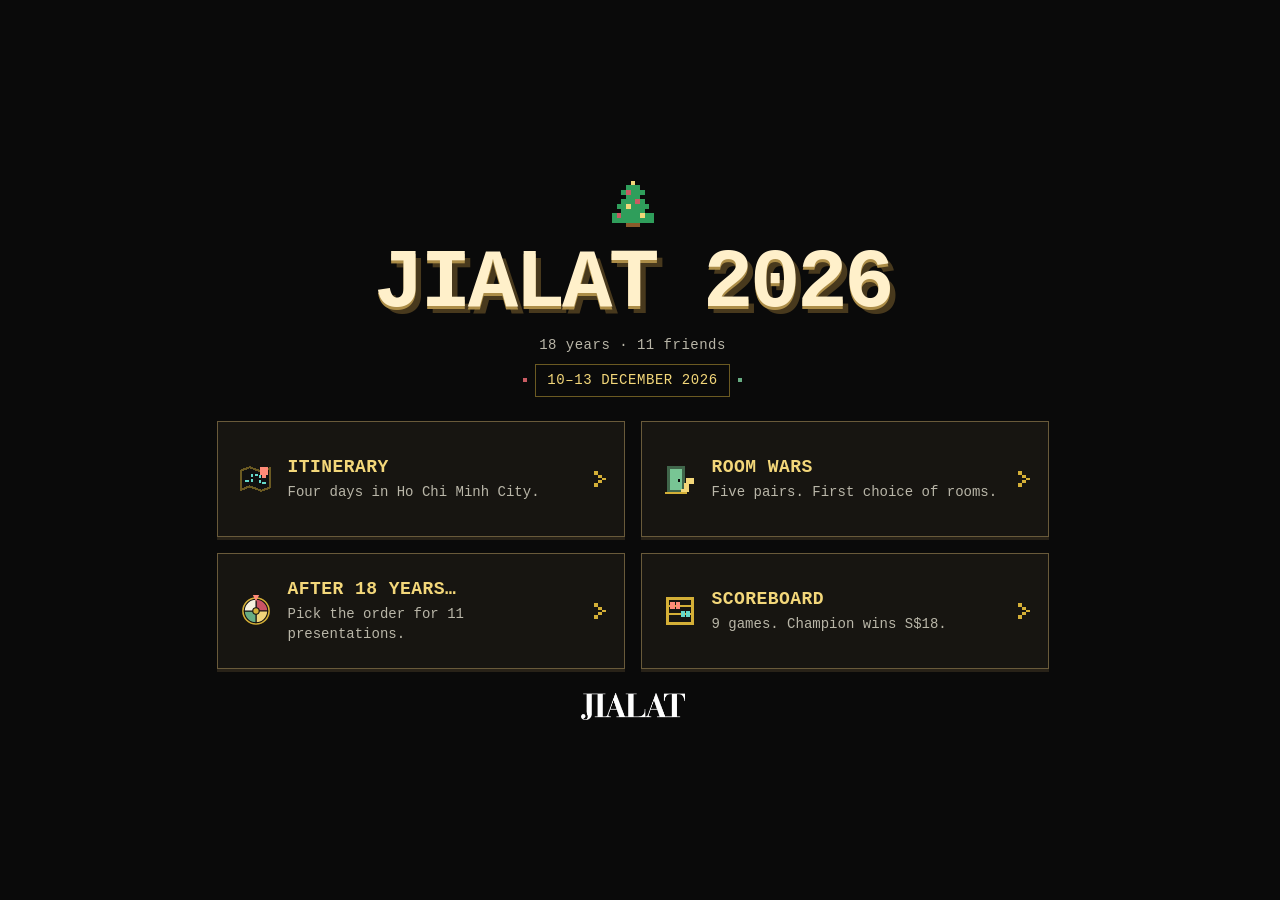
==== index.html @ f3cf59e0 "Release Room Wars journey update for index.html" ====
<!DOCTYPE html>
<html lang="en">
<head><meta name="jialat-build" content="26">
  <meta charset="utf-8">
  <meta name="robots" content="noindex">
<meta name="viewport" content="width=device-width,initial-scale=1,viewport-fit=cover">
  <meta name="theme-color" content="#0a0a0a">
  <meta name="description" content="JIALAT 2026. 18 years, 11 friends. Your trip guide, Room Wars, presentation night and Christmas games.">
  <title>JIALAT 2026</title>
  <link rel="icon" href="assets/favicon.ico?v=brand-1" sizes="16x16 32x32 48x48 64x64">
  <link rel="icon" href="assets/favicon.svg?v=brand-1" type="image/svg+xml" sizes="any">
  <link rel="apple-touch-icon" href="assets/apple-touch-icon.png?v=brand-1" sizes="180x180">
  <meta property="og:type" content="website">
  <meta property="og:site_name" content="JIALAT 2026">
  <meta property="og:title" content="JIALAT 2026 · 18 years, 11 friends">
  <meta property="og:description" content="One trip. Plenty of stories. Your guide to JIALAT 2026, 10–13 December.">
  <meta property="og:url" content="https://lucaspeh.github.io/jialat/">
  <meta property="og:image" content="https://lucaspeh.github.io/jialat/assets/jialat-share.png?v=brand-1">
  <meta property="og:image:width" content="1200">
  <meta property="og:image:height" content="630">
  <meta property="og:image:alt" content="JIALAT logo with the gold trophy. 18 years, 11 friends. 10–13 December 2026.">
  <meta name="twitter:card" content="summary_large_image">
  <style>
:root  {
  color-scheme: dark;
  --background: #0a0a0a;
  --card-background: #171511;
  --card-hover: #28210e;
  --gold: #d4af37;
  --gold-light: #f3d77a;
  --gold-deep: #6b5a22;
  --text: #f2ead3;
  --text-muted: #b9b6a8;
  --focus: #86baff;
}
*  {
  box-sizing: border-box;
}
html  {
  -webkit-text-size-adjust: 100%;
}
body  {
  margin: 0;
  min-height: 100vh;
  min-height: 100svh;
  background: var(--background);
  color: var(--text);
  font: 400 15px/1.5 "Courier New", ui-monospace, monospace;
  letter-spacing: .025em;
}
.menu-shell  {
  width: 100%;
  max-width: 980px;
  min-height: 100vh;
  min-height: 100svh;
  display: flex;
  flex-direction: column;
  margin-inline: auto;
  padding: max(12px, env(safe-area-inset-top, 0px)) max(18px, env(safe-area-inset-right, 0px)) max(12px, env(safe-area-inset-bottom, 0px)) max(18px, env(safe-area-inset-left, 0px));
}
.menu-header  {
  text-align: center;
  margin-bottom: 18px;
}
.christmas-mark  {
  display: block;
  width: 30px;
  height: 34px;
  margin: 0 auto 8px;
  animation: tree-bob 4.8s steps(3, end) infinite;
}
h1  {
  margin: 0;
  color: var(--gold-light);
  font-size: clamp(28px, 4.5vw, 38px);
  line-height: 1.2;
  letter-spacing: .065em;
  text-shadow: 2px 2px 0 var(--gold-deep);
}
.friendship  {
  margin: 6px 0 8px;
  color: var(--text-muted);
  font-size:calc(14 * var(--font-unit));
  letter-spacing: .035em;
}
.trip-dates  {
  display: inline-block;
  margin: 0;
  padding: 5px 11px;
  border: 1px solid var(--gold-deep);
  color: var(--gold-light);
  font-size:var(--text-secondary);
  letter-spacing: .04em;
}
.menu-grid  {
  display: grid;
  gap: 10px;
  padding: 0;
  margin: 0;
  list-style: none;
}
.menu-grid li  {
  min-width: 0;
}
.destination-card  {
  display: grid;
  grid-template-columns: 40px minmax(0, 1fr) 12px;
  align-items: center;
  gap: 12px;
  height: 100%;
  min-height: 88px;
  padding: 10px 12px;
  border: 1px solid #695a3a;
  background: var(--card-background);
  box-shadow: 0 3px #282218;
  color: var(--text);
  text-decoration: none;
  touch-action: manipulation;
  -webkit-tap-highlight-color: transparent;
  transition: background-color 120ms ease, transform 120ms ease, box-shadow 120ms ease;
}
.card-icon  {
  display: grid;
  place-items: center;
  width: 40px;
  height: 40px;
}
.card-icon svg  {
  width: 32px;
  height: 32px;
  overflow: visible;
}
.card-copy  {
  min-width: 0;
  min-height: 0;
}
.destination-title  {
  margin: 0 0 4px;
  color: var(--gold-light);
  font-size:calc(17 * var(--font-unit));
  font-weight: 700;
  line-height: 1.35;
  letter-spacing: .025em;
  text-transform: uppercase;
  overflow-wrap: anywhere;
}
.destination-description  {
  margin: 0;
  color: var(--text-muted);
  font-size:calc(14 * var(--font-unit));
  font-weight: 400;
  line-height: 1.4;
  letter-spacing: 0;
}
.card-arrow  {
  width: 12px;
  height: 18px;
  color: var(--gold);
}
.destination-card:is(:active, :focus-visible) { border-color: var(--gold); background: var(--card-hover); }
.destination-card:focus-visible  {
  outline: 3px solid var(--focus);
  outline-offset: 6px;
}
.destination-card:active  {
  transform: translate(3px, 3px);
  box-shadow: 1px 1px 0 var(--gold-deep);
}
.route-dots  {
  animation: route-flow 4s linear infinite;
}
.route-pin  {
  animation: pin-bob 4s steps(3, end) infinite;
}
.door-panel  {
  transform-origin: 6px 14px;
  animation: door-open 6.3s steps(4, end) infinite;
}
.door-key  {
  animation: key-bob 6.3s steps(3, end) infinite;
}
.wheel-turn  {
  transform-origin: 15px 15px;
  animation: wheel-turn 7.5s ease-in-out infinite;
}
.bead-first  {
  animation: bead-right 6.9s steps(3, end) infinite;
}
.bead-second  {
  animation: bead-left 6.9s steps(3, end) infinite;
}
@keyframes tree-bob  {
  40%, 60%  {
    transform: translateY(-4px);
  }
}
@keyframes route-flow  {
  to  {
    stroke-dashoffset: -20;
  }
}
@keyframes pin-bob  {
  50%  {
    transform: translateY(-1px);
  }
}
@keyframes door-open  {
  0%, 20%, 70%, 100%  {
    transform: none;
  }
  35%, 55%  {
    transform: scaleX(.55);
  }
}
@keyframes key-bob  {
  0%, 20%, 70%, 100%  {
    transform: none;
  }
  35%, 55%  {
    transform: translateY(-2px);
  }
}
@keyframes wheel-turn  {
  0%, 18%  {
    transform: rotate(0);
  }
  55%, 100%  {
    transform: rotate(360deg);
  }
}
@keyframes bead-right  {
  0%, 15%, 80%, 100%  {
    transform: none;
  }
  35%, 60%  {
    transform: translateX(7px);
  }
}
@keyframes bead-left  {
  0%, 15%, 80%, 100%  {
    transform: none;
  }
  35%, 60%  {
    transform: translateX(-7px);
  }
}
@media (min-width: 760px)  {
  .menu-shell  {
    padding-top: calc(48px + env(safe-area-inset-top, 0px));
  }
  .menu-header  {
    margin-bottom: 38px;
  }
  .menu-grid  {
    grid-template-columns: repeat(2, minmax(0, 1fr));
    gap: 24px;
  }
  .destination-card  {
    min-height: 148px;
    gap: 16px;
    padding: 24px 22px;
  }
}
@media (max-width: 759px) and (max-height: 700px) {
  .christmas-mark { width: 24px; height: 27px; margin-bottom: 4px; }
  .menu-header { margin-bottom: 12px; }
  h1 { font-size:calc(28 * var(--font-unit)); }
  .friendship { margin: 4px 0 6px; }
  .trip-dates { padding: 3px 9px; }
  .menu-grid { gap: 8px; }
  .destination-card { padding: 8px 10px; gap: 10px; grid-template-columns: 34px minmax(0, 1fr) 10px; }
  .card-icon { width: 34px; height: 34px; }
  .destination-title { font-size:calc(16 * var(--font-unit)); }
  .brand-signature { padding-top: 12px; }
}
@media (max-width: 759px) and (max-height: 600px) {
  .christmas-mark { width:20px; height:23px; }
  .menu-header { margin-bottom:8px; }
  .friendship { margin:4px 0; }
  .trip-dates { padding:2px 9px; }
  .menu-grid { gap:6px; }
  .destination-card { min-height:84px; padding-block:7px; }
  .brand-signature { padding-top:8px; }
}
@media (min-width: 760px) and (max-height: 500px) {
  .menu-shell { padding-top:max(10px,env(safe-area-inset-top,0px)); padding-bottom:max(10px,env(safe-area-inset-bottom,0px)); }
  .menu-header { margin-bottom:12px; }
  .christmas-mark { width:20px; height:23px; margin-bottom:4px; }
  h1 { font-size:calc(28 * var(--font-unit)); }
  .friendship { margin:4px 0; }
  .trip-dates { padding:2px 9px; }
  .menu-grid { gap:12px; }
  .destination-card { min-height:88px; padding:8px 12px; gap:12px; }
  .destination-title { font-size:calc(16 * var(--font-unit)); }
  .brand-signature { padding-top:8px; }
}
@media (hover: hover) and (pointer: fine)  {
  .destination-card:hover  {
    background: var(--card-hover);
    transform: translate(-1px, -1px);
    border-color: var(--gold);
    box-shadow: 0 3px #514321;
  }
  .destination-card:active  {
    transform: translate(3px, 3px);
    box-shadow: 1px 1px 0 var(--gold-deep);
  }
}
@media (prefers-reduced-motion: reduce)  {
  *, *::before, *::after  {
    animation: none !important;
    transition: none !important;
  }
  .destination-card:hover  {
    transform: none;
  }
}
/* A quiet signature below the four destinations. */
.brand-signature  {
  display: flex;
  justify-content: center;
  margin-top: auto;
  padding-top: 16px;
  line-height: 0;
}
.brand-signature img  {
  display: block;
  width: 88px;
  max-width: 100%;
  height: auto;
}
</style>
<link rel="stylesheet" href="assets/layout.css?v=26">
<link rel="stylesheet" href="assets/festive.css?v=26">
<link rel="stylesheet" href="assets/motion.css?v=4.1">
</head>
<body data-page="menu">
  <div class="seasonal-snow" aria-hidden="true"><i></i><i></i><i></i><i></i><i></i><i></i><i></i><i></i><i></i><i></i><i></i><i></i><i></i><i></i><i></i><i></i><i></i><i></i></div>
  <main class="menu-shell">
    <header class="menu-header seasonal-art">
      <svg class="christmas-mark" viewBox="0 0 9 10" width="54" height="60" shape-rendering="crispEdges" aria-hidden="true" fill="#f3d77a"><path d="M4 0h1v1H4zM3 1h3v1H3zM2 2h5v1H2zM3 3h3v1H3zM2 4h5v1H2zM1 5h7v1H1zM2 6h5v1H2zM0 7h9v1H0zM0 8h9v1H0z" fill="#2f9e5b"/><path d="M4 0h1v1H4zM3 5h1v1H3zM6 7h1v1H6z"/><path d="M3 2h1v1H3zM5 4h1v1H5zM1 7h1v1H1z" fill="#c95b62"/><path d="M3 9h3v1H3z" fill="#8a5a2b"/></svg>
      <h1>JIALAT 2026</h1>
      <p class="friendship">18 years · 11 friends</p>
      <p class="trip-dates">10–13 DECEMBER 2026</p>
    </header>
    <nav aria-label="Trip guide and activities">
      <ul class="menu-grid">
        <li>
          <a class="destination-card" href="itinerary/">
            <span class="card-icon"><svg viewBox="0 0 30 26" shape-rendering="crispEdges" aria-hidden="true"><path d="M1 5l8-3 11 4 8-3v18l-8 3-11-4-8 3z" fill="#111" stroke="#6b5a22" stroke-width="2"/><path class="route-dots" d="M5 15h6V9h8v8h5" fill="none" stroke="#65d9cb" stroke-width="2" stroke-dasharray="3 2"/><path class="route-pin" d="M19 2h7v7h-2v3h-3V9h-2z" fill="#ff8b78"/></svg></span>
            <div class="card-copy"><h2 class="destination-title">Itinerary</h2><p class="destination-description">Four days in Ho Chi Minh City.</p></div>
            <svg class="card-arrow" viewBox="0 0 12 18" fill="currentColor" aria-hidden="true"><path d="M0 1h4v4h4v3h4v2H8v3H4v4H0v-4h4v-3h4V8H4V5H0z"/></svg>
          </a>
        </li>
        <li>
          <a class="destination-card" href="roomwars/?v=26-live-3-journey1">
            <span class="card-icon"><svg viewBox="0 0 30 28" shape-rendering="crispEdges" aria-hidden="true"><path d="M3 2h17v24H3z" fill="#40664b"/><g class="door-panel"><path d="M6 5h11v19H6z" fill="#78c594"/><path d="M13 14h2v3h-2z" fill="#0a0a0a"/></g><g class="door-key" fill="#f3d77a"><path d="M21 13h7v6h-7zM19 18h4v8h-4zM16 23h5v3h-5z"/></g><path d="M1 26h21v2H1z" fill="#d4af37"/></svg></span>
            <div class="card-copy"><h2 class="destination-title">Room Wars</h2><p class="destination-description">Five pairs. First choice of rooms.</p></div>
            <svg class="card-arrow" viewBox="0 0 12 18" fill="currentColor" aria-hidden="true"><path d="M0 1h4v4h4v3h4v2H8v3H4v4H0v-4h4v-3h4V8H4V5H0z"/></svg>
          </a>
        </li>
        <li>
          <a class="destination-card" href="after18years/?v=26-live-3">
            <span class="card-icon"><svg viewBox="0 0 30 30" aria-hidden="true"><g class="wheel-turn"><circle cx="15" cy="15" r="12" fill="#111" stroke="#d4af37" stroke-width="2"/><g stroke="#111" stroke-width="1"><path d="M15 15V4A11 11 0 0 1 26 15Z" fill="#ca5364"/><path d="M15 15H26A11 11 0 0 1 15 26Z" fill="#f0d47a"/><path d="M15 15V26A11 11 0 0 1 4 15Z" fill="#68ad83"/><path d="M15 15H4A11 11 0 0 1 15 4Z" fill="#f6f0de"/></g><circle cx="15" cy="15" r="3" fill="#d4af37" stroke="#111" stroke-width="1"/></g><path d="M12 0h6l-3 6z" fill="#ff8b78"/></svg></span>
            <div class="card-copy"><h2 class="destination-title">AFTER 18 YEARS…</h2><p class="destination-description">Pick the order for 11 presentations.</p></div>
            <svg class="card-arrow" viewBox="0 0 12 18" fill="currentColor" aria-hidden="true"><path d="M0 1h4v4h4v3h4v2H8v3H4v4H0v-4h4v-3h4V8H4V5H0z"/></svg>
          </a>
        </li>
        <li>
          <a class="destination-card" href="scoreboard/?v=26-live-3">
            <span class="card-icon"><svg viewBox="0 0 30 28" shape-rendering="crispEdges" aria-hidden="true"><path d="M2 1h26v3H2zM2 24h26v3H2zM2 4h3v20H2zM25 4h3v20h-3zM5 8h20v2H5zM5 16h20v2H5z" fill="#d4af37"/><g class="bead-first" fill="#ff8b78"><path d="M6 6h4v6H6zM11 6h4v6h-4z"/></g><g class="bead-second" fill="#65d9cb"><path d="M16 14h4v6h-4zM21 14h3v6h-3z"/></g></svg></span>
            <div class="card-copy"><h2 class="destination-title">Scoreboard</h2><p class="destination-description">9 games. Champion wins S$18.</p></div>
            <svg class="card-arrow" viewBox="0 0 12 18" fill="currentColor" aria-hidden="true"><path d="M0 1h4v4h4v3h4v2H8v3H4v4H0v-4h4v-3h4V8H4V5H0z"/></svg>
          </a>
        </li>
      </ul>
    </nav>
    <footer class="brand-signature"><img src="assets/jialat-wordmark.png?v=brand-1" alt="JIALAT" width="800" height="208" decoding="async"></footer>


    
  </main>
<script src="assets/motion.js?v=4.1"></script>
</body>
</html>
---- assets/layout.css ----
/* Shared interface rules. Each game keeps its own artwork and accent colours. */
:root {
  --color-bg:#0a0a0a; --color-surface:#111;
  --color-gold:#d4af37; --color-gold-light:#f3d77a;
  --color-edge:#6b5a22; --color-input-edge:#8f7937;
  --color-text:#f2ead3; --color-muted:#b9b6a8;
  --color-teal:#65d9cb; --color-blue:#86baff;
  --color-coral:#ff8b78; --color-lavender:#c4a7e7;
  --font-ui:"Courier New",ui-monospace,monospace;
  --font-unit:.0625rem; --root-reference:16; --display-text-scale:1;
  --text-body:calc(16 * var(--font-unit));
  --text-secondary:calc(14 * var(--font-unit));
  --text-label:var(--text-secondary);
  --text-section:calc(20 * var(--font-unit));
  --text-feature:calc(30 * var(--font-unit));
  --entry-heading:calc(36 * var(--font-unit));
  --host-heading:calc(24 * var(--font-unit));
  --space-1:8px; --space-2:12px; --space-3:16px;
  --space-4:24px; --space-5:32px; --space-6:48px;
  --site-width:880px; --entry-width:720px; --site-gutter:24px;
}
html { -webkit-text-size-adjust:100%; text-size-adjust:100%; color-scheme:dark; }
html:has(body[data-page]:not(.tv)) { scrollbar-gutter:stable; }
/* The system text style supplies iOS's preferred size; the family remains retro. */
@supports (font:-apple-system-body) {
  html { font:-apple-system-body; }
  :root { --font-unit:.0588235294rem; --root-reference:17; }
}
[hidden] { display:none!important; }
body[data-page] {
  --bg:var(--color-bg); --background:var(--color-bg); --card:var(--color-surface);
  --g:var(--color-gold); --gold:var(--color-gold);
  --l:var(--color-gold-light); --light:var(--color-gold-light); --gold-light:var(--color-gold-light);
  --d:var(--color-edge); --edge:var(--color-edge); --gold-deep:var(--color-edge);
  --t:var(--color-text); --text:var(--color-text);
  --m:var(--color-muted); --muted:var(--color-muted); --text-muted:var(--color-muted);
  --teal:var(--color-teal); --ice:var(--color-blue); --focus:var(--color-blue);
  --coral:var(--color-coral); --lavender:var(--color-lavender);
  font-family:var(--font-ui);
}
body[data-page]:not(.tv) { font-size:var(--text-body); font-weight:400; line-height:1.5; letter-spacing:.025em; overflow-wrap:anywhere; }
body[data-page] :is(button,input,select,textarea) { font-family:var(--font-ui); }
body[data-page] :is(button,a,summary) { touch-action:manipulation; -webkit-tap-highlight-color:transparent; }
body[data-page] :is(button,a,input,select,textarea,summary,[role="button"]):focus-visible { outline:3px solid var(--color-teal); outline-offset:4px; }
body[data-page] :is(h1,h2,h3,p,button,summary) { overflow-wrap:break-word; }
body[data-page] [tabindex="-1"] { scroll-margin-block:24px; }
body[data-page]:not(.tv) :is(button,input,select,textarea,summary) { min-height:44px; }
body[data-page]:not(.tv) :is(input,select,textarea) { min-width:0; font-size:max(16px,var(--text-body)); line-height:1.5; border-color:var(--color-input-edge); }
body[data-page] ::placeholder { color:var(--color-muted); opacity:1; }
body[data-page]:not(.tv) button { font-size:var(--text-body); line-height:1.35; font-weight:700; text-transform:none; letter-spacing:0; border-width:2px; }
body[data-page]:not(.tv) button:is(.go,.primary,.spin-button,.timer-primary) { border-width:3px; border-color:var(--color-gold); background:#2a2108; color:var(--color-gold-light); }
body[data-page]:not(.tv) button.on { border-color:var(--color-gold); background:#201b0d; }
body[data-page]:not(.tv) button.danger { border-color:var(--color-coral); color:var(--color-coral); background:var(--color-surface); }
body[data-page]:not(.tv) summary { padding-block:12px; font-size:var(--text-body); line-height:1.5; font-weight:700; cursor:pointer; }
body[data-page]:not(.tv) :is(.sub,.hint,.sm,.intro-text,.chooser-intro) { font-size:var(--text-secondary); line-height:1.6; }
body[data-page]:not(.tv) :is(.lb,.control-label) { font-size:var(--text-secondary); line-height:1.5; }
body[data-page]:not(.tv) .eyebrow { font-size:var(--text-label); }
body[data-page]:not(.tv) :is(.role-label,.site-utility) { font-size:var(--text-label); }
body[data-page]:not(.tv) .site-utility a { font-size:inherit; }
body[data-page] .site-utility { display:flex; align-items:center; justify-content:space-between; width:100%; min-height:44px; gap:16px; margin:0 0 16px; color:var(--color-muted); }
body[data-page] .site-utility a { display:inline-flex; align-items:center; min-height:44px; margin:0; color:var(--color-muted); text-decoration:none; }
body[data-page]:not(.tv) .page-wordmark { width:104px; max-width:30vw; height:auto; flex:none; }
body[data-page]:not(.tv) .site-utility .page-wordmark { margin-inline-start:auto; }
body[data-page] .activity-header { display:flex; align-items:center; gap:12px; min-height:44px; margin:0 0 8px; text-align:left; }
body[data-page] .activity-header h1 { flex:1; min-width:0; margin:0; font-size:var(--host-heading); line-height:1.2; letter-spacing:.035em; color:var(--color-gold-light); text-shadow:2px 2px 0 var(--color-edge); }
body[data-page] .activity-icon { display:grid; place-items:center; width:44px; height:44px; flex:none; }
body[data-page] .activity-icon svg { display:block; width:44px; height:44px; max-width:100%; filter:none; }
body[data-page] .role-label { color:var(--color-muted); font-weight:400; }
body[data-page] .host-status { min-height:24px; margin:0 0 12px; font-size:var(--text-secondary); line-height:1.5; font-weight:400; color:var(--color-muted); text-align:left; }
.sr-only { position:absolute!important; width:1px; height:1px; padding:0; margin:-1px; overflow:hidden; clip-path:inset(50%); white-space:nowrap; border:0; }
.skip-link { position:fixed; top:8px; left:16px; z-index:30; padding:12px; color:var(--color-text); background:var(--color-surface); border:2px solid var(--color-gold); transform:translateY(-160%); }
.skip-link:focus { transform:none; }
.boot-state { position:fixed; inset:0; z-index:100; display:grid; align-content:center; justify-items:start; gap:16px; padding:24px max(24px,calc((100vw - 720px)/2)); background:var(--color-bg); color:var(--color-text); font:400 var(--text-body)/1.6 var(--font-ui); }
.boot-state h1 { margin:0; color:var(--color-gold-light); font-size:var(--entry-heading); line-height:1.2; }
.boot-state p { margin:0; max-width:50ch; }
.boot-state a { display:inline-flex; align-items:center; min-height:44px; color:var(--color-gold-light); }
.boot-actions { display:flex; flex-wrap:wrap; gap:24px; }

/* A filled brass face marks the action the host can take now. */
body[data-page="presentation"].host #spin:enabled,
body[data-page="scoreboard"].host :is(.timer-primary, #revealNext, #revealClose):enabled,
body[data-page="roomwars"].is-host :is(.current-action, #go, #rs2):enabled {
  color:#21190c;
  background:#ebcf86;
  border:2px solid #ffebbb;
  box-shadow:0 3px #725c30;
  text-shadow:none;
}
body[data-page="scoreboard"].host:has(.reveal-controls) .turn .timer-primary:enabled {
  color:var(--color-text);
  background:var(--color-surface);
  border-color:var(--color-input-edge);
}
body[data-page="roomwars"] .card, body[data-page].host :is(.card, .turn, .order-panel, .pairing) {
  border:1px solid #544a31;
  box-shadow:none;
}
body[data-page="roomwars"] :is(input, select, textarea),
body[data-page="scoreboard"].host :is(input, select) { border-width:1px; }

/* A single outer width includes the safe-area gutters. */
body[data-page="menu"] { display:flex; flex-direction:column; justify-content:center; padding:0; }
[data-page="menu"] .menu-shell { width:100%; max-width:var(--site-width); min-height:0; flex:none; padding:max(24px,env(safe-area-inset-top,0px)) max(var(--site-gutter),env(safe-area-inset-right,0px)) max(24px,env(safe-area-inset-bottom,0px)) max(var(--site-gutter),env(safe-area-inset-left,0px)); }
[data-page="menu"] .menu-header { margin-bottom:24px; }
[data-page="menu"] .christmas-mark { width:42px; height:48px; margin-bottom:12px; }
[data-page="menu"] h1 {
  color:#fff0ca;
  font-size:clamp(calc(40 * var(--font-unit)), 8vw, calc(84 * var(--font-unit)));
  line-height:1.05;
  letter-spacing:-.04em;
  text-shadow:0 .035em #ac8d48, .065em .08em #48391d;
}
[data-page="menu"] .menu-grid { gap:16px; }
[data-page="menu"] .destination-card { min-height:116px; padding:18px; gap:12px; }
[data-page="menu"] .destination-title { font-size:calc(18 * var(--font-unit)); }
[data-page="menu"] :is(.destination-description,.friendship) { font-size:var(--text-secondary); }
[data-page="menu"] .trip-dates { font-size:var(--text-label); }
[data-page="menu"] .brand-signature { margin:24px 0 0; padding:0; }
[data-page="menu"] .brand-signature img { width:104px; }
body[data-page="roomwars"] { width:100%; max-width:var(--site-width); min-height:100vh; min-height:100svh; display:flex; flex-direction:column; gap:16px; padding:max(24px,env(safe-area-inset-top,0px)) max(var(--site-gutter),env(safe-area-inset-right,0px)) max(24px,env(safe-area-inset-bottom,0px)) max(var(--site-gutter),env(safe-area-inset-left,0px)); }
[data-page="roomwars"] .site-navigation { margin:0; flex:none; }
[data-page="roomwars"] #app { width:100%; max-width:var(--entry-width); margin:auto; flex:none; }
body[data-page="roomwars"].is-host:not(.is-name-entry) #app { max-width:none; margin:0; }
[data-page="roomwars"] h1,[data-page="roomwars"] .brand h1 { font-size:var(--entry-heading); line-height:1.2; }
[data-page="roomwars"] #app > h2,[data-page="roomwars"] .final-order > h2 { font-size:var(--text-section); line-height:1.3; letter-spacing:.025em; margin:24px 0 12px; }
[data-page="roomwars"] .brand { gap:12px; margin:0 0 16px; }
[data-page="roomwars"] .brand .bob,[data-page="roomwars"] .brand .bob svg { height:56px; width:auto; }
[data-page="roomwars"] .pair-setup-list { display:grid; gap:8px; }
[data-page="roomwars"] .pair-setup { display:grid; grid-template-columns:68px minmax(0,1fr); align-items:center; gap:12px; margin:0; padding:8px 12px; }
[data-page="roomwars"] .pair-setup b { white-space:nowrap; letter-spacing:0; }
[data-page="roomwars"] .pair-setup input { margin:0; min-height:44px; padding:8px 10px; }
[data-page="roomwars"] .row > *,[data-page="roomwars"] .pair-setup .row { min-width:0; }
[data-page="roomwars"].is-name-entry #app > .sub { text-align:center; margin-bottom:16px; }
[data-page="roomwars"] #go { min-height:52px; margin-top:16px; }
[data-page="roomwars"] .setup-actions { display:flex; gap:12px; margin-top:16px; }
[data-page="roomwars"] .setup-actions > button { flex:1; width:auto; min-width:0; margin:0; }
[data-page="roomwars"] .player-choices { display:grid; grid-template-columns:1fr; gap:8px; }
[data-page="roomwars"] .player-choices button { margin:0; min-height:44px; min-width:0; padding:8px 10px; border-color:var(--color-input-edge); overflow-wrap:anywhere; }
[data-page="roomwars"] .selection-status { min-height:52px; margin:32px 0 0; display:flex; align-items:center; justify-content:center; gap:8px; }
[data-page="roomwars"] .arena { height:46vh; height:46svh; min-height:240px; max-height:420px; }
[data-page="roomwars"] .arena.react-ar { color:var(--reaction-ink,var(--color-text)); }
[data-page="roomwars"] .arena small { font-size:var(--text-secondary); }
[data-page="roomwars"] .rank { flex-wrap:wrap; }
[data-page="roomwars"] .rank .g { flex:1 1 120px; }
[data-page="roomwars"] .rank button,[data-page="roomwars"] .final-actions button { min-width:0; max-width:100%; }
[data-page="roomwars"] .brand img { width:160px; }
[data-page="roomwars"] .final-summary .brand h1 { font-size:var(--entry-heading); }
[data-page="roomwars"] .final-actions .row { gap:12px; }
body[data-page="roomwars"].is-host:not(:has(.arena)) > .dot { display:none; }
body[data-page="roomwars"] #stat { font-size:var(--text-secondary); font-weight:400; }
body[data-page="roomwars"].is-host #stat::before { content:""; display:inline-block; width:8px; height:8px; margin-right:8px; background:var(--connection-color,var(--color-gold)); }
body[data-page="roomwars"].is-host #app > .host-status #chg { display:inline-flex; min-height:44px; align-items:center; }

/* Matching entry screens share a role chooser. */
body[data-page="presentation"]:not(.tv) .shell,[data-page="scoreboard"] #H,[data-page="itinerary"] .shell { width:100%; max-width:var(--site-width); padding:max(24px,env(safe-area-inset-top,0px)) max(var(--site-gutter),env(safe-area-inset-right,0px)) max(24px,env(safe-area-inset-bottom,0px)) max(var(--site-gutter),env(safe-area-inset-left,0px)); }
body[data-page="presentation"]:not(.host):not(.tv) .shell,body[data-page="scoreboard"].landing #H { min-height:100vh; min-height:100svh; display:flex; flex-direction:column; gap:20px; }
[data-page="presentation"] .landing,[data-page="scoreboard"] .chooser { width:100%; max-width:var(--entry-width); margin:auto; flex:none; display:flex; flex-direction:column; gap:24px; }
[data-page="presentation"] .landing .masthead { margin:0; }
[data-page="presentation"] .landing .masthead h1 { margin:0; }
[data-page="presentation"] .landing-mark { width:64px; height:64px; margin:0 auto; }
[data-page="presentation"] .landing .masthead h1,[data-page="scoreboard"] .chooser h1,[data-page="itinerary"] .intro h1 { font-size:var(--entry-heading); line-height:1.2; }
[data-page="scoreboard"] .chooser-topbar { margin:0; flex:none; }
[data-page="scoreboard"] .chooser h1 { margin:0; }
[data-page="scoreboard"] .chooser .title-icons { height:64px; gap:24px; margin:0 auto; }
[data-page="scoreboard"] .chooser .title-icons svg { height:64px; width:auto; max-width:100px; }
body[data-page] .role-actions { display:grid; grid-template-columns:repeat(2,minmax(0,1fr)); gap:12px; }
body[data-page] .role-actions > button { display:flex; flex-direction:column; align-items:center; justify-content:center; width:100%; min-width:0; min-height:64px; margin:0; padding:12px 16px; white-space:normal; }
body[data-page] .role-actions strong { display:block; font-size:var(--text-body); }
body[data-page] .role-actions small { display:block; margin-top:4px; font-size:var(--text-secondary); font-weight:400; color:var(--color-muted); }

/* Host dashboards: current task first, occasional controls in disclosures. */
.host-overview { display:grid; grid-template-columns:repeat(3,minmax(0,1fr)); gap:12px; padding:12px; margin:12px 0 16px; border:1px solid var(--color-edge); background:var(--color-surface); }
.host-overview > div { min-width:0; }
.host-overview span { display:block; color:var(--color-muted); font-size:var(--text-secondary); line-height:1.4; }
.host-overview strong { display:block; margin-top:4px; font-size:calc(20 * var(--font-unit)); line-height:1.2; color:var(--color-gold-light); font-variant-numeric:tabular-nums; }
.host-shortcuts { display:flex; flex-wrap:wrap; gap:8px; margin:0 0 16px; }
[data-page="roomwars"] .host-shortcuts button { flex:1 1 120px; min-width:0; width:auto; margin:0; padding:8px; font-size:var(--text-secondary); }
body[data-page="scoreboard"].host > .dot,body[data-page="scoreboard"].host > #sync { display:none; }
body[data-page="scoreboard"].host .host-status { display:flex; align-items:center; gap:8px; }
body[data-page="scoreboard"].host .host-status .dot { position:static; display:block; width:8px; height:8px; flex:none; }
body[data-page="scoreboard"].host .host-status .dot.ok { background:var(--color-teal); }
body[data-page="scoreboard"].host .host-status .dot.bad { background:var(--color-coral); }
body[data-page="scoreboard"].host .host-status #sync { position:static; display:block; min-height:0; padding:0; text-align:left; background:none; font:inherit; }
.host-workspace { display:grid; grid-template-columns:minmax(0,1fr); gap:24px; align-items:start; }
body[data-page="scoreboard"].host .active-game { min-width:0; margin:0; padding:16px; }
body[data-page="scoreboard"].host .active-game > h2 { margin:4px 0 12px; font-size:calc(24 * var(--font-unit)); line-height:1.25; }
body[data-page="scoreboard"].host .turn { margin:0 0 16px; padding:12px; }
body[data-page="scoreboard"].host .turn .timer-primary { min-height:56px; font-size:calc(18 * var(--font-unit)); }
.quick-tv-actions { display:flex; flex-wrap:wrap; gap:8px; margin:0 0 12px; }
.quick-tv-actions button { flex:1 1 120px; min-width:0; min-height:44px; padding:8px 10px; font-size:var(--text-secondary)!important; }
.game-guide,.game-options { border-top:1px solid var(--color-edge); margin:12px 0; }
.game-guide p { margin:8px 0 12px; font-size:var(--text-secondary); }
body[data-page="scoreboard"].host .results { margin-top:8px; }
body[data-page="scoreboard"].host .result { grid-template-columns:minmax(0,1fr) minmax(88px,110px) 3em; gap:8px; }
body[data-page="scoreboard"].host .result .who { min-width:0; font-size:var(--text-body); }
.host-standings { min-width:0; padding:16px; border:1px solid var(--color-edge); background:var(--color-surface); }
.standings-table { width:100%; border-collapse:collapse; table-layout:fixed; font-size:var(--text-secondary); text-align:left; }
.standings-table caption { text-align:left; margin:0 0 12px; font-size:var(--text-section); line-height:1.3; color:var(--color-gold-light); font-weight:700; }
.standings-table th,.standings-table td { padding:10px 4px; border-bottom:1px solid #39321c; vertical-align:top; overflow-wrap:anywhere; }
.standings-table th { color:var(--color-muted); font-weight:400; }
.standings-table :is(th,td):first-child { width:3em; }
.standings-table :is(th,td):last-child { width:4em; text-align:right; font-variant-numeric:tabular-nums; }
.standings-table td:last-child { color:var(--color-gold-light); font-weight:700; }
.standings-note { margin:0 0 12px; color:var(--color-muted); font-size:var(--text-secondary); }
.host-settings { margin:24px 0 0; padding:0 12px; border:1px solid var(--color-edge); }
.host-settings > summary { color:var(--color-gold-light); }
.host-settings > :last-child { margin-bottom:12px; }
[data-page="scoreboard"] #playerNames { margin:0 0 12px; padding:0 12px; border:1px solid var(--color-edge); background:var(--color-surface); }
[data-page="scoreboard"] #playerNames[open] { padding-bottom:12px; }
[data-page="scoreboard"] #playerNames > .hint { margin:0 0 10px; }
[data-page="scoreboard"] .host-audio { margin:12px 0; padding:0 12px; border:1px solid var(--color-edge); }
[data-page="scoreboard"] .soundbar { display:flex; flex-wrap:wrap; gap:8px; margin:12px 0; }
[data-page="scoreboard"] .soundbar > button { min-width:0; white-space:normal; }
[data-page="scoreboard"] .soundbar .hint { flex-basis:100%; margin:0; }
.reveal-controls { margin:16px 0; padding:16px; border:2px solid var(--color-gold); background:var(--color-surface); }
.reveal-controls h2 { margin:0 0 12px; font-size:var(--text-section); }
.tv-modes { display:grid; grid-template-columns:repeat(2,minmax(0,1fr)); gap:8px; }
body[data-page="scoreboard"] .tv-modes > button { min-width:0; font-size:calc(var(--text-secondary) * var(--display-text-scale)); }
.checklist-heading { display:flex; align-items:center; flex-wrap:wrap; justify-content:space-between; gap:8px; }
.checklist-heading h2 { margin:0; font-size:var(--text-section); }

/* The host's result and Spin stay together above the wheel preview. */
body[data-page="presentation"].host .stage { display:grid; grid-template-columns:minmax(0,1fr); gap:24px; align-items:start; }
body[data-page="presentation"].host .wheel-area { display:flex; flex-direction:column; min-width:0; }
body[data-page="presentation"].host .result { order:0; min-height:0; margin:0; text-align:left; }
body[data-page="presentation"].host .result h2 { margin:8px 0; font-size:calc(32 * var(--font-unit)); line-height:1.15; }
body[data-page="presentation"].host .result p { font-size:var(--text-secondary); }
body[data-page="presentation"].host .host-controls { position:static; order:1; width:100%; max-width:none; padding:0; margin:12px 0 0; border:0; background:none; }
body[data-page="presentation"].host .spin-button { min-height:64px; font-size:calc(18 * var(--font-unit)); }
body[data-page="presentation"].host .host-hint { min-height:0; margin-top:8px; font-size:var(--text-secondary); }
body[data-page="presentation"].host .wheel-wrap { order:2; width:min(100%,32svh,320px); margin:24px auto 0; }
body[data-page="presentation"].host .tv-screen-controls { display:flex; flex-wrap:wrap; gap:8px; margin:16px 0 0; }
body[data-page="presentation"].host .tv-screen-controls .control-label { flex-basis:100%; color:var(--color-muted); font-size:calc(var(--text-secondary) * var(--display-text-scale)); }
body[data-page="presentation"].host .tv-screen-controls .button { flex:1; min-width:0; min-height:44px; margin:0; font-size:calc(var(--text-secondary) * var(--display-text-scale)); }
body[data-page="presentation"] .tv-screen-controls [aria-pressed="true"] { border-color:var(--color-gold); color:var(--color-gold-light); background:#2a2108; }
body[data-page="presentation"].host .host-order { min-width:0; padding:0 12px; }
body[data-page="presentation"].host .host-order > summary { color:var(--color-gold-light); }
body[data-page="presentation"].host .order-count { display:inline; margin-left:8px; color:var(--color-muted); font-size:var(--text-secondary); font-weight:400; }
body[data-page="presentation"].host .order-list li { min-height:36px; padding:6px 0; font-size:var(--text-body); }
body[data-page="presentation"].host .pairing { margin:24px 0 0; padding:0 12px; }
body[data-page="presentation"].host .pairing summary { color:var(--color-gold-light); }
body[data-page="presentation"].host .pairing:not([open]) { padding-block:0; }
body[data-page="presentation"].host .options { margin-top:8px; padding-top:0; }
body[data-page="presentation"].host .relay-details { margin-top:16px; padding:0 12px; }

/* The itinerary remains a reading page with normal vertical scrolling. */
[data-page="itinerary"] .intro > div,[data-page="itinerary"] .day-heading > div { min-width:0; }
[data-page="itinerary"] .intro h1,[data-page="itinerary"] .day-heading h2 { max-width:100%; overflow-wrap:anywhere; }
[data-page="itinerary"] .day-heading h2 { font-size:calc(32 * var(--font-unit)); }
[data-page="itinerary"] :is(.summary,.event-body p,.note-card p,.note-card li) { font-size:var(--text-secondary); line-height:1.6; }
[data-page="itinerary"] .event-body h3 { font-size:var(--text-body); }
[data-page="itinerary"] .when { font-size:var(--text-secondary); }
[data-page="itinerary"] .intro .eyebrow span,[data-page="itinerary"] .day-tab .tab-date { white-space:normal; }
[data-page="itinerary"] .pager-button { flex:1; min-width:0; overflow-wrap:anywhere; }
[data-page="itinerary"] .page-count { flex:none; }

/* Dialogs and display controls use the same language and focus treatment. */
body[data-page] .confirmation { width:min(440px,calc(100vw - 32px)); max-height:calc(100svh - 48px); overflow:auto; padding:24px; border:2px solid var(--color-gold); color:var(--color-text); background:var(--color-surface); font:400 var(--text-body)/1.6 var(--font-ui); letter-spacing:0; }
body[data-page] .confirmation::backdrop { background:rgb(0 0 0 / .78); }
body[data-page] .confirmation h2 { margin:0 0 12px; font-size:var(--text-section); line-height:1.35; color:var(--color-gold-light); text-transform:none; letter-spacing:normal; }
body[data-page] .confirmation p { margin:0 0 20px; color:var(--color-muted); font-size:var(--text-body); }
body[data-page] .confirmation form { display:flex; flex-wrap:wrap; gap:12px; }
body[data-page] .confirmation button { flex:1 1 120px; width:auto; min-height:48px; margin:0; padding:10px 12px; font-size:var(--text-body); border:2px solid var(--color-input-edge); background:var(--color-bg); color:var(--color-text); text-transform:none; }
body[data-page] .confirmation .confirm-action { border-color:var(--color-gold); color:var(--color-gold-light); background:#2a2108; }
body[data-page].tv { overflow-wrap:anywhere; }
body[data-page].tv :is(#tvAudio,.display-controls,.tv-sound-start) { font:400 calc(clamp(14px,1.4vh,16px) * var(--display-text-scale))/1.5 var(--font-ui); }
body[data-page].tv :is(#tvAudio,.display-controls) :is(button,summary,a) { font:inherit; min-height:44px; }
body[data-page].tv .display-controls-panel { max-height:min(70vh,560px); overflow:auto; overscroll-behavior:contain; }
body[data-page].tv .display-controls-panel button { width:100%; margin-bottom:8px; padding:10px 12px; text-transform:none; letter-spacing:normal; font-weight:400; border:1px solid var(--color-input-edge); background:var(--color-surface); color:var(--color-text); box-shadow:none; }
body[data-page].tv .display-controls-panel button:is([aria-pressed="true"],.sound-on) { color:var(--color-teal); border-color:var(--color-teal); }
body[data-page].tv .tv-sound-start { position:fixed; left:max(16px,env(safe-area-inset-left,0px)); bottom:max(12px,env(safe-area-inset-bottom,0px)); z-index:9; min-height:44px; padding:10px 14px; border:1px solid var(--color-gold); color:var(--color-gold-light); background:var(--color-surface); cursor:pointer; }
body[data-page]:not(.tv) .tv-sound-start { display:none; }
[data-display-note] { margin:8px 0 0; color:var(--color-muted); font-size:inherit; }
[data-display-note]:empty { display:none; }
.confetti-overlay { position:fixed; inset:0; overflow:hidden; pointer-events:none; z-index:9; }
.confetti-overlay .cf { position:absolute; pointer-events:none; }

/* Audience layouts are bounded by the screen's width as well as its height. */
[data-page="scoreboard"].tv #T { width:100%; height:100vh; height:100svh; padding:clamp(16px,2.5vh,32px) clamp(16px,4vw,80px) max(68px,7vh); }
[data-page="scoreboard"].tv #msg,[data-page="scoreboard"].tv #bd { min-width:0; width:100%; max-width:100%; }
[data-page="scoreboard"].tv #T h1 { max-width:100%; margin:0; font-size:calc(clamp(28px,min(5.8vh,4.6vw),72px) * var(--display-text-scale)); line-height:1.15; overflow-wrap:anywhere; }
[data-page="scoreboard"].tv #msg { gap:clamp(8px,1.4vh,16px); }
[data-page="scoreboard"].tv #T .sm { max-width:100%; font-size:calc(clamp(14px,2.1vh,24px) * var(--display-text-scale)); line-height:1.3; }
[data-page="scoreboard"].tv .title-icons { max-width:100%; gap:clamp(12px,2.4vw,30px); }
[data-page="scoreboard"].tv #T .title-side { width:min(12vh,20vw); flex:0 1 min(12vh,20vw); min-width:0; }
[data-page="scoreboard"].tv #T .title-middle { width:min(18vh,28vw); flex:0 1 min(18vh,28vw); min-width:0; }
[data-page="scoreboard"].tv .tag { max-width:100%; padding:4px 12px; border-width:2px; font-size:calc(clamp(16px,2.3vh,26px) * var(--display-text-scale)); line-height:1.3; }
[data-page="scoreboard"].tv #msg.rules { gap:clamp(6px,1vh,10px); padding:0; }
[data-page="scoreboard"].tv #msg.rules h1 { font-size:calc(clamp(28px,min(5.6vh,5.3vw),72px) * var(--display-text-scale)); }
[data-page="scoreboard"].tv .guideGoal { max-width:100%; font-size:calc(clamp(20px,2.4vh,28px) * var(--display-text-scale)); line-height:1.2; }
[data-page="scoreboard"].tv .gameScene { width:100%; height:clamp(88px,14vh,160px); min-height:0; }
[data-page="scoreboard"].tv .gameScene svg { width:min(100%,900px); }
[data-page="scoreboard"].tv .guideSteps { width:100%; grid-template-columns:repeat(3,minmax(0,1fr)); gap:12px; }
[data-page="scoreboard"].tv .guideStep { min-height:0; padding:8px 12px; border-width:2px; font-size:calc(clamp(18px,2.3vh,28px) * var(--display-text-scale)); line-height:1.3; }
[data-page="scoreboard"].tv .guideStep b { font-size:calc(clamp(16px,2vh,22px) * var(--display-text-scale)); margin-bottom:4px; }
[data-page="scoreboard"].tv .guideFacts { display:grid; grid-template-columns:repeat(3,minmax(0,1fr)); width:100%; gap:12px; }
[data-page="scoreboard"].tv .guideFact { padding:8px 12px; border-width:2px; font-size:calc(clamp(18px,2.2vh,28px) * var(--display-text-scale)); line-height:1.25; }
[data-page="scoreboard"].tv .guideFact b { display:inline; font-size:calc(clamp(16px,1.8vh,20px) * var(--display-text-scale)); margin:0 8px 0 0; letter-spacing:.04em; }
[data-page="scoreboard"].tv .gr { display:grid; grid-template-columns:repeat(auto-fit,minmax(min(100%,170px),1fr)); width:100%; gap:12px; }
[data-page="scoreboard"].tv .gb { min-width:0; padding:8px 12px; border-width:2px; font-size:calc(clamp(16px,2.1vh,24px) * var(--display-text-scale)); line-height:1.3; }
[data-page="scoreboard"].tv #msg.spotlight { padding:clamp(16px,3vh,40px) clamp(16px,4vw,64px); }
[data-page="scoreboard"].tv #msg.spotlight h1 { font-size:calc(clamp(32px,min(9vh,7vw),112px) * var(--display-text-scale)); }
[data-page="scoreboard"].tv #msg.spotlight .spot-name { max-width:100%; font-size:calc(clamp(32px,min(8vh,8vw),100px) * var(--display-text-scale)); }
[data-page="scoreboard"].tv #msg.spotlight .spot-rank { max-width:100%; font-size:calc(clamp(16px,min(3.3vh,3vw),40px) * var(--display-text-scale)); letter-spacing:.08em; }
[data-page="scoreboard"].tv #msg.timer-view { padding:16px; }
[data-page="scoreboard"].tv #msg.timer-view h1 { font-size:calc(clamp(24px,min(5.7vh,5.4vw),72px) * var(--display-text-scale)); }
[data-page="scoreboard"].tv #tvClock { max-width:100%; font-size:calc(clamp(64px,min(24vh,22vw),260px) * var(--display-text-scale)); }
[data-page="scoreboard"].tv :is(#tvClockPhase,.timer-team) { max-width:100%; font-size:calc(clamp(20px,min(4vh,5vw),48px) * var(--display-text-scale)); line-height:1.2; }
[data-page="scoreboard"].tv :is(.timer-names,#tvClockHint) { max-width:100%; font-size:calc(clamp(18px,2.5vh,32px) * var(--display-text-scale)); line-height:1.3; }
[data-page="scoreboard"].tv .tv-clock-track { width:100%; max-width:1100px; }
[data-page="scoreboard"].tv #th { flex:none; }
[data-page="scoreboard"].tv #boardHint { flex:none; margin:8px 0 0; font-size:calc(clamp(14px,1.8vh,20px) * var(--display-text-scale)); line-height:1.3; color:var(--color-muted); }
[data-page="scoreboard"].tv #boardHint:empty { display:none; }
[data-page="scoreboard"].tv #ban { flex:none; height:auto; min-height:0; margin-top:8px; font-size:calc(clamp(18px,min(3vh,3vw),34px) * var(--display-text-scale)); line-height:1.3; }
[data-page="scoreboard"].tv #ban:empty { display:none; }
[data-page="scoreboard"].tv #rows { min-height:300px; }
[data-page="scoreboard"].tv .in { gap:12px; }
[data-page="scoreboard"].tv .bar { min-width:0; }
[data-page="scoreboard"].tv .nm { min-width:0; white-space:normal; font-size:calc(clamp(16px,min(3.5vh,3vw),38px) * var(--display-text-scale)); line-height:1.15; }
[data-page="scoreboard"].tv .row.unranked .bar { border-color:var(--color-edge); }
[data-page="scoreboard"].tv .row.unranked .rk { color:var(--color-muted); }
[data-page="scoreboard"].tv #lg { display:flex; flex-wrap:wrap; justify-content:center; gap:8px 16px; margin-top:12px; white-space:normal; font-size:calc(clamp(16px,1.7vh,20px) * var(--display-text-scale)); line-height:1.3; }

/* Presentation TV keeps its two-column stage on a landscape display. */
body[data-page="presentation"].tv .event-cover { display:none; }
body[data-page="presentation"].tv.show-event-title .shell { max-width:none; padding:3vh 4vw; height:100vh; height:100svh; }
body[data-page="presentation"].tv.show-event-title :is(.masthead,.sync,.stage) { display:none; }
body[data-page="presentation"].tv.show-event-title .event-cover { display:flex; flex:1; min-height:0; flex-direction:column; align-items:center; justify-content:center; gap:2.4vh; text-align:center; }
/* Both event title views use the same stage, artwork size and heading. */
body.tv :is(#app,#msg) .event-title { position:fixed; inset:0; isolation:isolate; flex-direction:column; align-items:center; justify-content:center; gap:clamp(24px,3vh,48px); padding:clamp(24px,4vh,64px) clamp(24px,4vw,96px); text-align:center; }
body[data-page="scoreboard"].tv #msg .event-title { display:flex; }
body.tv :is(#app,#msg) .event-title h1 { max-width:100%; margin:0; font-size:calc(clamp(28px,min(7vh,5.4vw),80px) * var(--display-text-scale)); color:var(--color-gold-light); text-shadow:.6vh .6vh 0 #000; line-height:1.2; letter-spacing:.025em; font-weight:700; overflow-wrap:anywhere; }
body.tv :is(#app,#msg) .event-title .title-icons { display:flex; align-items:center; justify-content:center; max-width:100%; gap:clamp(12px,2.4vw,30px); margin:0; }
body.tv :is(#app,#msg) .event-title .title-side { width:min(12vh,20vw); flex:0 1 min(12vh,20vw); min-width:0; }
body.tv :is(#app,#msg) .event-title .title-middle { width:min(18vh,28vw); display:grid; place-items:center; flex:0 1 min(18vh,28vw); min-width:0; }
body.tv :is(#app,#msg) .event-title .title-icons svg { display:block; width:100%; height:auto; shape-rendering:crispEdges; }
.event-title .tree-light { animation:event-tree-twinkle 2.4s steps(2) infinite alternate; animation-delay:calc(var(--i)*.22s); }
.event-title .santa-wave { transform-origin:14px 11px; animation:event-santa-wave 3s steps(3) infinite; }
body[data-page="presentation"].tv .masthead { padding-top:22px; }
@keyframes event-tree-twinkle { to { opacity:.4; fill:#fff4be; } }
@keyframes event-santa-wave { 0%,55%,100%{transform:none} 15%,35%{transform:translateY(-1px) rotate(-12deg)} 25%,45%{transform:rotate(8deg)} }
@media(min-width:900px) {
  .host-workspace { grid-template-columns:minmax(0,1fr) minmax(240px,32%); }
  body[data-page="presentation"].host .stage { grid-template-columns:minmax(0,1fr) minmax(260px,36%); }
  body[data-page="presentation"].host .result h2 { font-size:calc(40 * var(--font-unit)); }
  [data-page="roomwars"] .room-final { display:grid; grid-template-columns:minmax(0,1fr) minmax(0,1.2fr); gap:24px; align-items:center; }
  [data-page="roomwars"] .final-actions { grid-column:1/-1; }
  [data-page="roomwars"] .final-order .rank { padding:8px; margin-bottom:8px; gap:8px; }
  body[data-page="presentation"].tv .shell { width:100%; max-width:1320px; height:100vh; height:100svh; min-height:0; padding:clamp(16px,2.5vh,32px) clamp(24px,3vw,48px) 80px; display:flex; flex-direction:column; }
  body[data-page="presentation"].tv .topbar { min-height:0; height:0; margin:0; }
  body[data-page="presentation"].tv .masthead { flex:none; margin:0 0 8px; }
  body[data-page="presentation"].tv .masthead h1 { font-size:calc(clamp(32px,5.3vh,64px) * var(--display-text-scale)); }
  body[data-page="presentation"].tv .masthead .eyebrow { margin:0 0 6px; font-size:calc(clamp(14px,1.8vh,22px) * var(--display-text-scale)); }
  body[data-page="presentation"].tv .masthead > p:last-child { display:none; }
  body[data-page="presentation"].tv .sync { flex:none; min-height:22px; margin:0 0 16px; font-size:calc(clamp(16px,2vh,24px) * var(--display-text-scale)); }
  body[data-page="presentation"].tv .stage { flex:1; min-height:0; width:100%; max-width:1200px; grid-template-columns:minmax(0,1fr) minmax(280px,36%); gap:clamp(28px,4vw,56px); align-items:center; justify-content:center; }
  body[data-page="presentation"].tv .wheel-area { min-height:0; }
  body[data-page="presentation"].tv .wheel-wrap { width:min(100%,46vh,calc(100vh - 330px),590px); width:min(100%,46svh,calc(100svh - 330px),590px); }
  body[data-page="presentation"].tv .result { min-height:clamp(110px,13vh,160px); margin:12px 0 0; }
  body[data-page="presentation"].tv .result.has-winner h2 { font-size:calc(clamp(44px,8vh,96px) * var(--display-text-scale)); line-height:1.15; margin:8px 0; }
  body[data-page="presentation"].tv .result:not(.has-winner) h2 { font-size:calc(clamp(30px,4.4vh,56px) * var(--display-text-scale)); }
  body[data-page="presentation"].tv .result p { font-size:calc(clamp(16px,2vh,24px) * var(--display-text-scale)); }
  body[data-page="presentation"].tv .result .eyebrow { font-size:calc(clamp(14px,1.8vh,22px) * var(--display-text-scale)); }
  body[data-page="presentation"].tv .order-panel { width:100%; padding:clamp(12px,1.7vh,22px); }
  body[data-page="presentation"].tv .order-panel h2 { font-size:calc(clamp(18px,2.4vh,28px) * var(--display-text-scale)); }
  body[data-page="presentation"].tv .order-count { font-size:calc(clamp(16px,2vh,24px) * var(--display-text-scale)); margin:0 0 10px; }
  body[data-page="presentation"].tv .order-list li { height:clamp(30px,3.7vh,46px); min-height:0; padding:2px 0; font-size:calc(clamp(20px,2.8vh,32px) * var(--display-text-scale)); line-height:1.2; gap:10px; }
  body[data-page="presentation"].tv .order-list li::before { font-size:calc(clamp(16px,2vh,24px) * var(--display-text-scale)); }
}
@media(max-width:759px) {
  :root { --site-gutter:16px; --entry-heading:calc(28 * var(--font-unit)); --host-heading:calc(22 * var(--font-unit)); }
  [data-page="menu"] .menu-header { margin-bottom:16px; }
  [data-page="menu"] .christmas-mark { width:30px; height:34px; margin-bottom:8px; }
  [data-page="menu"] .menu-grid { gap:12px; }
  [data-page="menu"] .destination-card { min-height:88px; padding:12px; }
  [data-page="menu"] .brand-signature { margin-top:16px; }
  body[data-page] .activity-header { gap:8px; }
  body[data-page] .activity-icon,body[data-page] .activity-icon svg { width:36px; height:36px; }
  [data-page="roomwars"] .pair-setup { grid-template-columns:52px minmax(0,1fr); gap:8px; padding:8px 10px; }
  [data-page="roomwars"] .pair-setup b { font-size:var(--text-secondary); }
  [data-page="roomwars"] .brand .bob,[data-page="roomwars"] .brand .bob svg { height:44px; }
  [data-page="presentation"] .landing-mark { width:56px; height:56px; }
  [data-page="scoreboard"] .chooser .title-icons,[data-page="scoreboard"] .chooser .title-icons svg { height:56px; }
  [data-page="itinerary"] .day-heading h2 { font-size:calc(26 * var(--font-unit)); }
}
@media(max-width:619px) { body[data-page] .role-actions { grid-template-columns:1fr; } }
@media(max-width:899px) {
  [data-page="scoreboard"].tv #T { height:auto; min-height:100vh; min-height:100svh; }
  [data-page="scoreboard"].tv #msg { height:auto; min-height:calc(100svh - 100px); }
  [data-page="scoreboard"].tv #bd { height:auto; }
  [data-page="scoreboard"].tv .guideSteps,[data-page="scoreboard"].tv .guideFacts { grid-template-columns:1fr; }
  [data-page="scoreboard"].tv .guideStep { text-align:left; }
  [data-page="scoreboard"].tv .guideStep b { display:inline; margin-right:8px; }
  [data-page="scoreboard"].tv #rows { display:flex; flex-direction:column; gap:8px; margin-top:16px; }
  [data-page="scoreboard"].tv .row { position:relative; transform:none!important; height:auto; min-height:54px; }
  [data-page="scoreboard"].tv .in { min-height:54px; }
  [data-page="scoreboard"].tv .rk { width:2em; font-size:calc(20px * var(--display-text-scale)); }
  [data-page="scoreboard"].tv .pt { font-size:calc(20px * var(--display-text-scale)); }
  [data-page="scoreboard"].tv .nm { font-size:calc(18px * var(--display-text-scale)); }
  [data-page="scoreboard"].tv #lg { font-size:calc(16px * var(--display-text-scale)); }
  body[data-page="presentation"].tv:not(.show-event-title) .shell { height:auto; min-height:100svh; padding:24px 16px 80px; }
  body[data-page="presentation"].tv:not(.show-event-title) .stage { display:grid; grid-template-columns:1fr; gap:24px; }
  body[data-page="presentation"].tv .wheel-wrap { width:min(82vw,380px); }
  body[data-page="presentation"].tv .masthead h1 { font-size:calc(clamp(28px,5vw,40px) * var(--display-text-scale)); }
  body[data-page="presentation"].tv .result h2 { font-size:calc(clamp(32px,7vw,56px) * var(--display-text-scale)); }
  body[data-page="presentation"].tv .result { min-height:0; }
}
@media(max-width:359px) {
  .host-overview { gap:8px; padding:8px; }
  .host-overview span { font-size:var(--text-secondary); }
  body[data-page="scoreboard"].host .active-game { padding:12px; }
  body[data-page="scoreboard"].host .result { grid-template-columns:minmax(0,1fr) 88px 2.5em; }
}
@media(max-height:700px) and (max-width:759px) {
  [data-page="menu"] .menu-shell { padding-block:12px; }
  [data-page="menu"] .christmas-mark { width:24px; height:27px; margin-bottom:4px; }
  [data-page="menu"] .menu-header { margin-bottom:12px; }
  [data-page="menu"] .menu-grid { gap:8px; }
  [data-page="menu"] .destination-card { min-height:84px; padding:8px 10px; }
  [data-page="presentation"] .landing-mark { width:44px; height:44px; }
}
@media(max-height:500px) {
  [data-page="roomwars"] .arena { min-height:140px; height:42vh; height:42svh; }
}
@media(prefers-reduced-motion:reduce) {
  .event-title :is(.tree-light,.santa-wave) { animation:none; }
  .confetti-overlay { display:none; }
}

/* Essential readability and reflow corrections. */
.text-size-probe { position:fixed; top:0; left:0; width:1rem; height:1rem; visibility:hidden; pointer-events:none; overflow:hidden; }
html { scroll-padding-block:16px 88px; }
[data-page="roomwars"] .brand > h1 { min-width:0; max-width:100%; overflow-wrap:anywhere; }
[data-page="roomwars"] .z0,[data-page="scoreboard"] .z0 { --c:#786018; }
[data-page="scoreboard"].tv .hid .nm { color:var(--color-muted); }
[data-page="scoreboard"] .tabs { gap:8px; margin:8px 0 16px; }
[data-page="scoreboard"] .tabs button { min-width:44px; }
[data-page="scoreboard"] .points-summary { margin:16px 0 8px; }
[data-page="scoreboard"] .tv-controls { margin-top:20px; padding-top:16px; border-top:1px solid var(--color-edge); }
[data-page="scoreboard"] .tv-controls h2 { margin:0 0 12px; color:var(--color-gold-light); font-size:var(--text-section); }
body[data-page="presentation"].host .host-order { align-self:start; padding:12px; }
body[data-page="presentation"].host .host-order h2 { font-size:var(--text-section); }
[data-page="scoreboard"].tv #msg { justify-content:safe center; }
[data-page="scoreboard"].tv #th { font-size:calc(clamp(24px,4.5vh,60px) * var(--display-text-scale)); }
[data-page="scoreboard"].tv .rk { font-size:calc(clamp(20px,4vh,48px) * var(--display-text-scale)); }
[data-page="scoreboard"].tv .pt { font-size:calc(clamp(20px,4.4vh,52px) * var(--display-text-scale)); }
[data-page="scoreboard"].tv .nm small { font-size:calc(clamp(14px,1.8vh,22px) * var(--display-text-scale)); }
[data-page="scoreboard"].tv .cash-amount { font-size:calc(clamp(14px,2.2vh,25px) * var(--display-text-scale)); }
[data-page="scoreboard"].tv .spot-prize .cash-amount { font-size:calc(clamp(28px,5vh,65px) * var(--display-text-scale)); }
[data-page="scoreboard"].tv .prize-label { font-size:calc(clamp(16px,2.6vh,32px) * var(--display-text-scale)); }
.large-text [data-page="scoreboard"].tv #T { height:auto; min-height:100svh; }
.large-text [data-page="scoreboard"].tv #msg { height:auto; min-height:calc(100svh - 100px); }
.large-text [data-page="scoreboard"].tv #bd { height:auto; }
.large-text [data-page="scoreboard"].tv .guideSteps,.large-text [data-page="scoreboard"].tv .guideFacts { grid-template-columns:1fr; }
.large-text [data-page="scoreboard"].tv #rows { display:flex; flex-direction:column; gap:8px; margin-top:16px; }
.large-text [data-page="scoreboard"].tv .row { position:relative; transform:none!important; height:auto; min-height:54px; }
.large-text [data-page="scoreboard"].tv .in { min-height:54px; height:auto; }
.large-text [data-page="scoreboard"].tv .bar { height:auto; min-height:54px; }
.large-text [data-page="scoreboard"].tv .nm { flex-wrap:wrap; max-width:100%; }
.large-text body[data-page="presentation"].tv .shell { height:auto; min-height:100svh; }
.large-text body[data-page="presentation"].tv .stage { display:grid; grid-template-columns:1fr; flex:none; }
.large-text body[data-page="presentation"].tv .wheel-wrap { width:min(82vw,380px); }
.large-text body[data-page="presentation"].tv .order-list li { height:auto; min-height:48px; }
@media(max-width:899px) {
  [data-page="scoreboard"].tv .bar { height:auto; min-height:54px; }
  [data-page="scoreboard"].tv .nm { flex-wrap:wrap; max-width:100%; }
  body[data-page="presentation"].host .wheel-wrap { width:min(100%,24svh,220px); }
}

body[data-page] :is(.pair-actions,.relay-actions) > button { flex:1 1 140px; min-width:0; max-width:100%; white-space:normal; overflow-wrap:anywhere; }

body[data-page="presentation"].host #quick-reconnect { min-width:0; max-width:100%; white-space:normal; overflow-wrap:anywhere; }
[data-page="roomwars"] .rank.done { opacity:1; }

.large-text .host-overview { grid-template-columns:1fr; }
.large-text .host-overview > div { display:flex; align-items:baseline; justify-content:space-between; flex-wrap:wrap; gap:8px; }
.large-text .host-overview strong { white-space:nowrap; }
@media(max-width:759px) {
  .large-text .activity-header { flex-wrap:wrap; }
  .large-text .activity-header .role-label { flex-basis:100%; }
}

.storage-save-warning,.host-control-note{color:var(--color-text,#f2ead3);background:#241c0b;border:1px solid #d4af37;padding:.75rem;margin:.75rem;overflow-wrap:anywhere}.host-control-note:empty{display:none}.host-control-note button{margin-top:.5rem}
---- assets/festive.css ----
/* Welcome-screen atmosphere within the established retro identity. */
[data-page="menu"] .menu-header,
[data-page="presentation"] .masthead,
.event-title { position:relative; }
[data-page="menu"] .trip-dates { position:relative; }
[data-page="menu"] .trip-dates::before,
[data-page="menu"] .trip-dates::after { content:""; position:absolute; top:calc(50% - 2px); width:4px; height:4px; pointer-events:none; }
[data-page="menu"] .trip-dates::before { left:-13px; background:#c95b62; }
[data-page="menu"] .trip-dates::after { right:-13px; background:#68ad83; }

/* Warm pixel bulbs frame the title without crossing the wheel or controls. */
[data-page="presentation"].tv .masthead::before,
.event-title::before {
  content:""; position:absolute; top:-32px; left:50%; width:288px; max-width:82%; height:24px;
  transform:translateX(-50%); background:url("pixel-lights.svg") center / contain no-repeat;
  opacity:.85; pointer-events:none; animation:festive-light-glimmer 14s steps(1,end) infinite;
}
[data-page="presentation"].tv .masthead::before { top:0; width:192px; height:16px; }
.event-title::before { top:clamp(24px,6vh,96px); width:clamp(240px,32vw,432px); height:clamp(20px,2.8vh,36px); }

/* A bounded CSS layer on welcome and event title screens only.
   Isolation keeps its negative stack level above the canvas and below content. */
body[data-page="menu"],
body[data-page="presentation"]:not(.host):not(.tv),
body[data-page="scoreboard"].landing { isolation:isolate; }
.seasonal-snow {
  display:none; position:fixed; inset:0; z-index:-1; overflow:hidden; contain:strict;
  pointer-events:none; opacity:.26; --snow-distance:calc(100vh + 32px);
}
body[data-page="menu"] > .seasonal-snow,
body[data-page="presentation"]:not(.host):not(.tv) .seasonal-snow,
body[data-page="scoreboard"].landing .seasonal-snow,
body[data-page].tv .event-title .seasonal-snow { display:block; }
@supports(height:100svh) { .seasonal-snow { --snow-distance:calc(100svh + 32px); } }
.seasonal-snow i {
  position:absolute; top:-16px; left:var(--snow-x); width:var(--snow-size,3px); height:var(--snow-size,3px);
  background:#f2ead3; opacity:var(--snow-opacity,.8);
  animation:seasonal-fall var(--snow-time,5s) var(--snow-delay,0s) linear infinite;
}
/* Larger flakes are twice the previous 6–7px cross footprint, with six branched arms. */
.seasonal-snow i:nth-child(3n) { background:transparent url("pixel-snowflake.svg?v=26") center / contain no-repeat; --snow-opacity:1; }
.seasonal-snow i:nth-child(1) { --snow-x:3%; --snow-time:5s; --snow-delay:-0.8s; --snow-size:3px; }
.seasonal-snow i:nth-child(2) { --snow-x:94%; --snow-time:4.8s; --snow-delay:-3.4s; --snow-size:2px; }
.seasonal-snow i:nth-child(3) { --snow-x:12%; --snow-time:5s; --snow-delay:-2.2s; --snow-size:14px; }
.seasonal-snow i:nth-child(4) { --snow-x:83%; --snow-time:4.6s; --snow-delay:-1.2s; --snow-size:3px; }
.seasonal-snow i:nth-child(5) { --snow-x:22%; --snow-time:4.9s; --snow-delay:-4.1s; --snow-size:2px; }
.seasonal-snow i:nth-child(6) { --snow-x:74%; --snow-time:5s; --snow-delay:-3s; --snow-size:12px; }
.seasonal-snow i:nth-child(7) { --snow-x:32%; --snow-time:4.7s; --snow-delay:-2.8s; --snow-size:3px; }
.seasonal-snow i:nth-child(8) { --snow-x:64%; --snow-time:4.8s; --snow-delay:-0.3s; --snow-size:2px; }
.seasonal-snow i:nth-child(9) { --snow-x:42%; --snow-time:5s; --snow-delay:-4.3s; --snow-size:14px; }
.seasonal-snow i:nth-child(10) { --snow-x:54%; --snow-time:4.6s; --snow-delay:-2s; --snow-size:3px; }
.seasonal-snow i:nth-child(11) { --snow-x:7%; --snow-time:4.9s; --snow-delay:-4.6s; --snow-size:2px; }
.seasonal-snow i:nth-child(12) { --snow-x:88%; --snow-time:5s; --snow-delay:-2.5s; --snow-size:12px; }
.seasonal-snow i:nth-child(13) { --snow-x:17%; --snow-time:4.7s; --snow-delay:-0.5s; --snow-size:3px; }
.seasonal-snow i:nth-child(14) { --snow-x:79%; --snow-time:4.8s; --snow-delay:-2.7s; --snow-size:2px; }
.seasonal-snow i:nth-child(15) { --snow-x:27%; --snow-time:5s; --snow-delay:-3.6s; --snow-size:14px; }
.seasonal-snow i:nth-child(16) { --snow-x:69%; --snow-time:4.6s; --snow-delay:-1.6s; --snow-size:3px; }
.seasonal-snow i:nth-child(17) { --snow-x:37%; --snow-time:4.9s; --snow-delay:-0.9s; --snow-size:2px; }
.seasonal-snow i:nth-child(18) { --snow-x:59%; --snow-time:5s; --snow-delay:-3.9s; --snow-size:12px; }
@keyframes seasonal-fall {
  0% { transform:translate3d(-10px,0,0); opacity:0; }
  4%,94% { opacity:var(--snow-opacity,.8); }
  100% { transform:translate3d(16px,var(--snow-distance),0); opacity:0; }
}
@keyframes festive-light-glimmer { 0%,79%,83%,100% { opacity:.85; } 80%,82% { opacity:.6; } 81% { opacity:1; } }
[data-page="scoreboard"] .cf { pointer-events:none; }
@media(max-width:619px) { .seasonal-snow i:nth-child(n+13) { display:none; } }
@media(max-height:600px) {
  .event-title::before { top:16px; height:20px; }
}
@media(prefers-reduced-motion:reduce) {
  .seasonal-snow { display:none!important; }
  .seasonal-snow i,
  .seasonal-art,.seasonal-art *,
  [data-page="presentation"].tv .masthead::before,
  .event-title::before { animation:none; }
  [data-page="scoreboard"] .cf { display:none; }
}
---- assets/motion.css ----
/* Cabinet controls, screen entrances and the larger audience cues. */
:root {
  --motion-control: 160ms;
  --motion-screen: 460ms;
  --motion-ease: cubic-bezier(.2,.75,.25,1);
  --motion-gold: #f3d77a;
}

.motion-burst { display:none; }
.arena { position:relative; }
.arena-glint {
  position:absolute;
  inset:5px;
  border:4px double #fff0c1;
  background:linear-gradient(112deg,#fff5d943,transparent 66%);
  pointer-events:none;
  opacity:0;
}
.arena[data-arena-signal="go"] { box-shadow:inset 0 0 0 6px #c9ffba, 6px 6px 0 #193c23; }
.arena[data-arena-signal="early"] { box-shadow:inset 0 0 0 6px #ffb093, 6px 6px 0 #5d1517; }
.arena[data-arena-signal="locked"] { box-shadow:inset 0 0 0 6px #fff0bb, 6px 6px 0 #545119; }

body[data-page] :is(button:enabled, summary, a.button, a.action, a.day-tab, a.destination-card, .site-utility a[href]):is(:active,[data-arcade-press]):not([aria-disabled="true"]) {
  box-shadow:inset 0 0 0 2px #ffe7ad, 0 0 14px #e5aa3c65;
}
[data-page="scoreboard"].tv #msg.timer-view.ready { border-color:var(--motion-gold); }
[data-page="scoreboard"].tv #msg.timer-view.ready #tvClock { color:var(--motion-gold); }
[data-page="scoreboard"].tv #msg.timer-view.go #tvClockPhase { color:#b8f2d2; }
[data-page="scoreboard"].tv #msg.timer-view.ready #tvClockBar { background:var(--motion-gold); }

@media (prefers-reduced-motion: no-preference) {
  body[data-page] :is(button, summary, a.button, a.action, a.day-tab, a.destination-card, .site-utility a[href]) {
    transition:background-color var(--motion-control) ease, border-color var(--motion-control) ease,
      box-shadow var(--motion-control) ease, color var(--motion-control) ease;
  }
  body[data-page] :is(button:enabled, summary, a.button, a.action, a.day-tab, a.destination-card, .site-utility a[href]):is(:active,[data-arcade-press]):not([aria-disabled="true"]) {
    transform:translateY(3px) scale(.955);
    transition-duration:0s;
  }
  body[data-page] :is(input, select, textarea) {
    transition:border-color var(--motion-control) ease;
  }
  body[data-page] .confirmation[open] { animation:motion-panel 320ms var(--motion-ease) both; }

  [data-page="menu"] .menu-header > h1 {
    animation:motion-title 570ms var(--motion-ease) backwards;
  }
  [data-page="menu"] .menu-grid > li {
    position:relative;
    animation:motion-panel var(--motion-screen) var(--motion-ease) backwards;
    animation-delay:var(--motion-delay,0ms);
  }
  [data-page="menu"] .menu-grid > li:focus-within { animation:none; }
  [data-page="menu"] .menu-grid > li::after,
  .arcade-sweep::after {
    content:"";
    position:absolute;
    left:3%;
    width:94%;
    bottom:0;
    height:3px;
    background:linear-gradient(90deg,transparent,#ffe8a9 38%,#edbb55 70%,transparent);
    pointer-events:none;
    transform-origin:left;
    animation:motion-scan 640ms var(--motion-ease) both;
    animation-delay:var(--motion-delay,0ms);
  }
  .arcade-sweep { position:relative; }
  .arena.arcade-sweep::after { bottom:11px; }
  [data-page="menu"] .menu-header > :is(.friendship, .trip-dates),
  [data-page="scoreboard"].landing .chooser > :is(h1, .role-actions),
  [data-page="presentation"]:not(.host):not(.tv) .landing .masthead,
  [data-page="presentation"]:not(.host):not(.tv) .role-actions {
    animation:motion-enter var(--motion-screen) var(--motion-ease) both;
    animation-delay:var(--motion-delay,0ms);
  }
  [data-page="menu"] .friendship { --motion-delay:45ms; }
  [data-page="menu"] .trip-dates { --motion-delay:80ms; }
  [data-page="menu"] .menu-grid > li:first-child { --motion-delay:95ms; }
  [data-page="menu"] .menu-grid > li:nth-child(2) { --motion-delay:135ms; }
  [data-page="menu"] .menu-grid > li:nth-child(3) { --motion-delay:175ms; }
  [data-page="menu"] .menu-grid > li:nth-child(4) { --motion-delay:215ms; }
  [data-page] .role-actions { --motion-delay:85ms; }
  .destination-card .card-arrow { transition:transform var(--motion-control) var(--motion-ease); }
  .destination-card:focus-visible .card-arrow { transform:translateX(2px); }

  [data-page="scoreboard"].tv #msg.timer-view { transition:border-color 220ms ease; }
  .timer-view #tvClockPhase { position:relative; }
  .timer-view.clock-impact #tvClockPhase::after {
    content:"";
    position:absolute;
    bottom:-4px;
    left:0;
    right:0;
    height:3px;
    background:linear-gradient(90deg,transparent,currentColor,transparent);
    animation:motion-scan 540ms var(--motion-ease) both;
    pointer-events:none;
  }
  [data-page="scoreboard"].tv #msg.spotlight::after {
    content:"";
    position:absolute;
    inset:1.1vh;
    border:1px solid currentColor;
    color:var(--motion-gold);
    opacity:.26;
    pointer-events:none;
  }
  [data-page="scoreboard"].tv #msg.spotlight.trophy::after { color:#ff8b78; }
  [data-page="scoreboard"].tv .spotlight.motion-spotlight::after {
    animation:motion-frame 920ms var(--motion-ease) both;
  }

  .motion-burst {
    display:block;
    position:fixed;
    inset:0;
    z-index:4;
    overflow:hidden;
    contain:strict;
    pointer-events:none;
  }
  .motion-burst i {
    position:absolute;
    top:45%;
    left:50%;
    width:clamp(4px,.65vw,11px);
    height:clamp(4px,.65vw,11px);
    background:#f3d77a;
    opacity:0;
    animation:motion-spark var(--flight) var(--wait) both;
  }
  .motion-burst-room i { width:7px; height:7px; top:33%; }
  .motion-burst i:nth-child(3n) { background:#f2ead3; width:4px; }
  .motion-burst i:nth-child(5n) { background:#68ad83; }
  .motion-burst i:nth-child(7n) { background:#c95b62; }
}

@media (hover:hover) and (pointer:fine) and (prefers-reduced-motion:no-preference) {
  .destination-card:hover .card-arrow { transform:translateX(2px); }
}

@media (prefers-reduced-motion: reduce) {
  body[data-page] :is(button, summary, a.button, a.action, a.day-tab, a.destination-card, .site-utility a[href]):active { transform:none; }
}

@keyframes motion-enter {
  from { opacity:.7; transform:translateY(7px); }
  to { opacity:1; transform:none; }
}
@keyframes motion-title {
  0% { transform:scale(.84,1.12); clip-path:inset(0 100% 0 0); opacity:.55; animation-timing-function:steps(5,end); }
  40% { clip-path:inset(0 0 0 0); opacity:1; text-shadow:0 0 26px #edbb5577, 4px 4px 0 #422a0b; }
  75% { transform:scale(1.025,.985); }
  100% { transform:none; clip-path:inset(0 -15px -12px); }
}
@keyframes motion-panel {
  0% { transform:translateX(-24px); clip-path:inset(-8px 74% -8px -8px); opacity:.68; }
  45% { clip-path:inset(-8px 0 -8px -8px); opacity:1; }
  100% { transform:none; clip-path:inset(-8px -12px -12px -8px); }
}
@keyframes motion-frame {
  0% { opacity:.92; transform:scale(.955,.94); }
  58% { opacity:.6; transform:none; }
  100% { opacity:.26; transform:none; }
}
@keyframes motion-scan {
  0% { opacity:0; transform:scaleX(0); }
  36% { opacity:.9; }
  70% { transform:scaleX(1); }
  100% { opacity:0; transform:scaleX(1); }
}
@keyframes motion-spark {
  0% { opacity:0; transform:translate3d(0,0,0) rotate(0deg); animation-timing-function:cubic-bezier(.15,.65,.35,1); }
  12% { opacity:.8; }
  47% { opacity:.75; transform:translate3d(calc(var(--travel-x) * .72),var(--lift),0) rotate(var(--turn)); animation-timing-function:ease-in; }
  100% { opacity:0; transform:translate3d(var(--travel-x),var(--drop),0) rotate(calc(var(--turn) + 90deg)); }
}
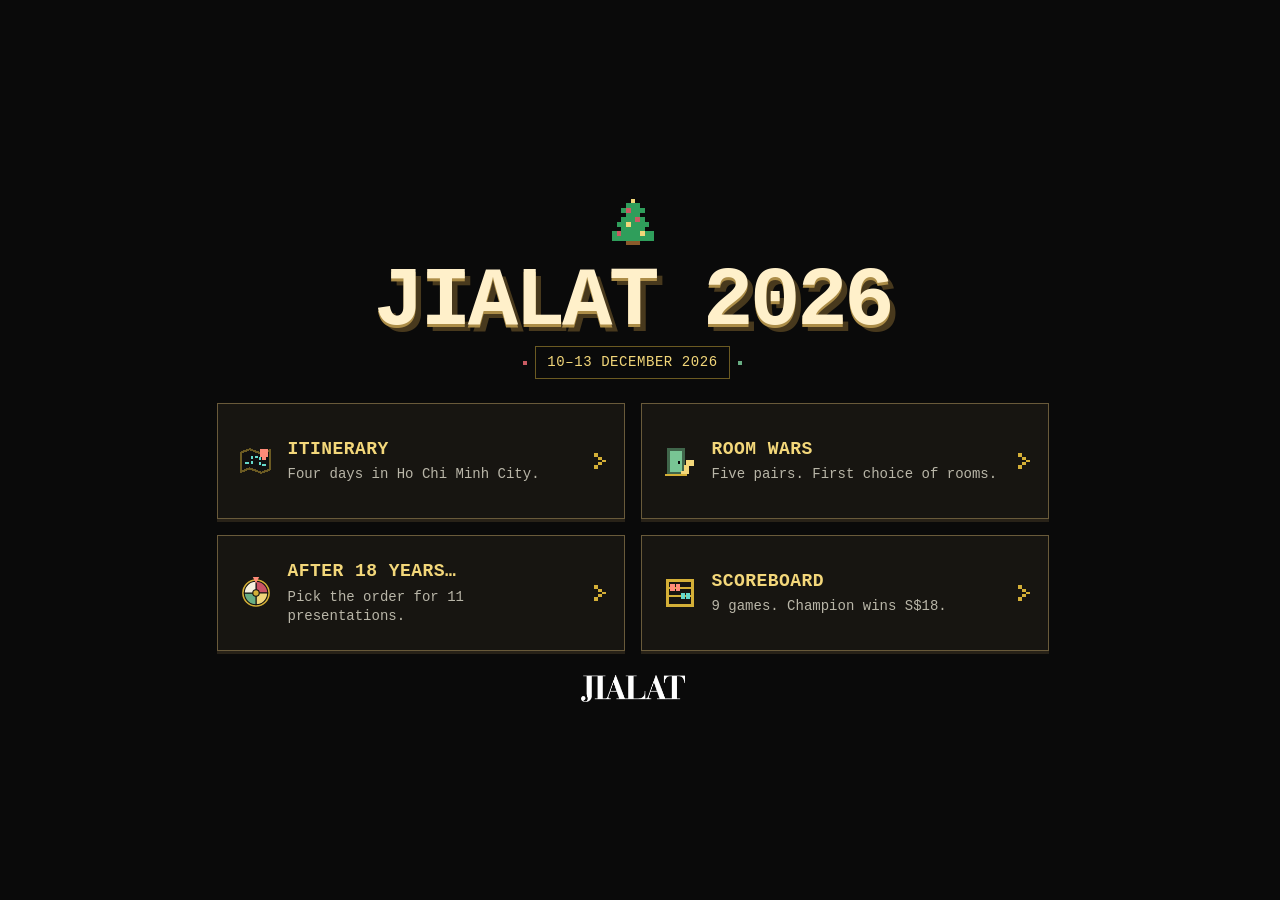
==== commit d0c99a4c: "Trim redundant JIALAT copy for Build 29" ====
--- a/index.html
+++ b/index.html
@@ -1,24 +1,24 @@
 <!DOCTYPE html>
 <html lang="en">
-<head><meta name="jialat-build" content="26">
+<head><meta name="jialat-build" content="29">
   <meta charset="utf-8">
   <meta name="robots" content="noindex">
 <meta name="viewport" content="width=device-width,initial-scale=1,viewport-fit=cover">
   <meta name="theme-color" content="#0a0a0a">
-  <meta name="description" content="JIALAT 2026. 18 years, 11 friends. Your trip guide, Room Wars, presentation night and Christmas games.">
+  <meta name="description" content="JIALAT 2026. Trip itinerary, Room Wars, presentation night and Christmas games.">
   <title>JIALAT 2026</title>
   <link rel="icon" href="assets/favicon.ico?v=brand-1" sizes="16x16 32x32 48x48 64x64">
   <link rel="icon" href="assets/favicon.svg?v=brand-1" type="image/svg+xml" sizes="any">
   <link rel="apple-touch-icon" href="assets/apple-touch-icon.png?v=brand-1" sizes="180x180">
   <meta property="og:type" content="website">
   <meta property="og:site_name" content="JIALAT 2026">
-  <meta property="og:title" content="JIALAT 2026 · 18 years, 11 friends">
-  <meta property="og:description" content="One trip. Plenty of stories. Your guide to JIALAT 2026, 10–13 December.">
+  <meta property="og:title" content="JIALAT 2026">
+  <meta property="og:description" content="Trip itinerary and Christmas activities, 10–13 December 2026.">
   <meta property="og:url" content="https://lucaspeh.github.io/jialat/">
   <meta property="og:image" content="https://lucaspeh.github.io/jialat/assets/jialat-share.png?v=brand-1">
   <meta property="og:image:width" content="1200">
   <meta property="og:image:height" content="630">
-  <meta property="og:image:alt" content="JIALAT logo with the gold trophy. 18 years, 11 friends. 10–13 December 2026.">
+  <meta property="og:image:alt" content="JIALAT logo with the gold trophy.">
   <meta name="twitter:card" content="summary_large_image">
   <style>
 :root  {
@@ -76,12 +76,6 @@
   line-height: 1.2;
   letter-spacing: .065em;
   text-shadow: 2px 2px 0 var(--gold-deep);
-}
-.friendship  {
-  margin: 6px 0 8px;
-  color: var(--text-muted);
-  font-size:calc(14 * var(--font-unit));
-  letter-spacing: .035em;
 }
 .trip-dates  {
   display: inline-block;
@@ -265,7 +259,6 @@
   .christmas-mark { width: 24px; height: 27px; margin-bottom: 4px; }
   .menu-header { margin-bottom: 12px; }
   h1 { font-size:calc(28 * var(--font-unit)); }
-  .friendship { margin: 4px 0 6px; }
   .trip-dates { padding: 3px 9px; }
   .menu-grid { gap: 8px; }
   .destination-card { padding: 8px 10px; gap: 10px; grid-template-columns: 34px minmax(0, 1fr) 10px; }
@@ -276,7 +269,6 @@
 @media (max-width: 759px) and (max-height: 600px) {
   .christmas-mark { width:20px; height:23px; }
   .menu-header { margin-bottom:8px; }
-  .friendship { margin:4px 0; }
   .trip-dates { padding:2px 9px; }
   .menu-grid { gap:6px; }
   .destination-card { min-height:84px; padding-block:7px; }
@@ -287,7 +279,6 @@
   .menu-header { margin-bottom:12px; }
   .christmas-mark { width:20px; height:23px; margin-bottom:4px; }
   h1 { font-size:calc(28 * var(--font-unit)); }
-  .friendship { margin:4px 0; }
   .trip-dates { padding:2px 9px; }
   .menu-grid { gap:12px; }
   .destination-card { min-height:88px; padding:8px 12px; gap:12px; }
@@ -340,34 +331,33 @@
     <header class="menu-header seasonal-art">
       <svg class="christmas-mark" viewBox="0 0 9 10" width="54" height="60" shape-rendering="crispEdges" aria-hidden="true" fill="#f3d77a"><path d="M4 0h1v1H4zM3 1h3v1H3zM2 2h5v1H2zM3 3h3v1H3zM2 4h5v1H2zM1 5h7v1H1zM2 6h5v1H2zM0 7h9v1H0zM0 8h9v1H0z" fill="#2f9e5b"/><path d="M4 0h1v1H4zM3 5h1v1H3zM6 7h1v1H6z"/><path d="M3 2h1v1H3zM5 4h1v1H5zM1 7h1v1H1z" fill="#c95b62"/><path d="M3 9h3v1H3z" fill="#8a5a2b"/></svg>
       <h1>JIALAT 2026</h1>
-      <p class="friendship">18 years · 11 friends</p>
       <p class="trip-dates">10–13 DECEMBER 2026</p>
     </header>
     <nav aria-label="Trip guide and activities">
       <ul class="menu-grid">
         <li>
-          <a class="destination-card" href="itinerary/">
+          <a class="destination-card" href="itinerary/?v=29">
             <span class="card-icon"><svg viewBox="0 0 30 26" shape-rendering="crispEdges" aria-hidden="true"><path d="M1 5l8-3 11 4 8-3v18l-8 3-11-4-8 3z" fill="#111" stroke="#6b5a22" stroke-width="2"/><path class="route-dots" d="M5 15h6V9h8v8h5" fill="none" stroke="#65d9cb" stroke-width="2" stroke-dasharray="3 2"/><path class="route-pin" d="M19 2h7v7h-2v3h-3V9h-2z" fill="#ff8b78"/></svg></span>
             <div class="card-copy"><h2 class="destination-title">Itinerary</h2><p class="destination-description">Four days in Ho Chi Minh City.</p></div>
             <svg class="card-arrow" viewBox="0 0 12 18" fill="currentColor" aria-hidden="true"><path d="M0 1h4v4h4v3h4v2H8v3H4v4H0v-4h4v-3h4V8H4V5H0z"/></svg>
           </a>
         </li>
         <li>
-          <a class="destination-card" href="roomwars/?v=26-live-3-journey1">
+          <a class="destination-card" href="roomwars/?v=29">
             <span class="card-icon"><svg viewBox="0 0 30 28" shape-rendering="crispEdges" aria-hidden="true"><path d="M3 2h17v24H3z" fill="#40664b"/><g class="door-panel"><path d="M6 5h11v19H6z" fill="#78c594"/><path d="M13 14h2v3h-2z" fill="#0a0a0a"/></g><g class="door-key" fill="#f3d77a"><path d="M21 13h7v6h-7zM19 18h4v8h-4zM16 23h5v3h-5z"/></g><path d="M1 26h21v2H1z" fill="#d4af37"/></svg></span>
             <div class="card-copy"><h2 class="destination-title">Room Wars</h2><p class="destination-description">Five pairs. First choice of rooms.</p></div>
             <svg class="card-arrow" viewBox="0 0 12 18" fill="currentColor" aria-hidden="true"><path d="M0 1h4v4h4v3h4v2H8v3H4v4H0v-4h4v-3h4V8H4V5H0z"/></svg>
           </a>
         </li>
         <li>
-          <a class="destination-card" href="after18years/?v=26-live-3">
+          <a class="destination-card" href="after18years/?v=29">
             <span class="card-icon"><svg viewBox="0 0 30 30" aria-hidden="true"><g class="wheel-turn"><circle cx="15" cy="15" r="12" fill="#111" stroke="#d4af37" stroke-width="2"/><g stroke="#111" stroke-width="1"><path d="M15 15V4A11 11 0 0 1 26 15Z" fill="#ca5364"/><path d="M15 15H26A11 11 0 0 1 15 26Z" fill="#f0d47a"/><path d="M15 15V26A11 11 0 0 1 4 15Z" fill="#68ad83"/><path d="M15 15H4A11 11 0 0 1 15 4Z" fill="#f6f0de"/></g><circle cx="15" cy="15" r="3" fill="#d4af37" stroke="#111" stroke-width="1"/></g><path d="M12 0h6l-3 6z" fill="#ff8b78"/></svg></span>
             <div class="card-copy"><h2 class="destination-title">AFTER 18 YEARS…</h2><p class="destination-description">Pick the order for 11 presentations.</p></div>
             <svg class="card-arrow" viewBox="0 0 12 18" fill="currentColor" aria-hidden="true"><path d="M0 1h4v4h4v3h4v2H8v3H4v4H0v-4h4v-3h4V8H4V5H0z"/></svg>
           </a>
         </li>
         <li>
-          <a class="destination-card" href="scoreboard/?v=26-live-3">
+          <a class="destination-card" href="scoreboard/?v=29">
             <span class="card-icon"><svg viewBox="0 0 30 28" shape-rendering="crispEdges" aria-hidden="true"><path d="M2 1h26v3H2zM2 24h26v3H2zM2 4h3v20H2zM25 4h3v20h-3zM5 8h20v2H5zM5 16h20v2H5z" fill="#d4af37"/><g class="bead-first" fill="#ff8b78"><path d="M6 6h4v6H6zM11 6h4v6h-4z"/></g><g class="bead-second" fill="#65d9cb"><path d="M16 14h4v6h-4zM21 14h3v6h-3z"/></g></svg></span>
             <div class="card-copy"><h2 class="destination-title">Scoreboard</h2><p class="destination-description">9 games. Champion wins S$18.</p></div>
             <svg class="card-arrow" viewBox="0 0 12 18" fill="currentColor" aria-hidden="true"><path d="M0 1h4v4h4v3h4v2H8v3H4v4H0v-4h4v-3h4V8H4V5H0z"/></svg>
